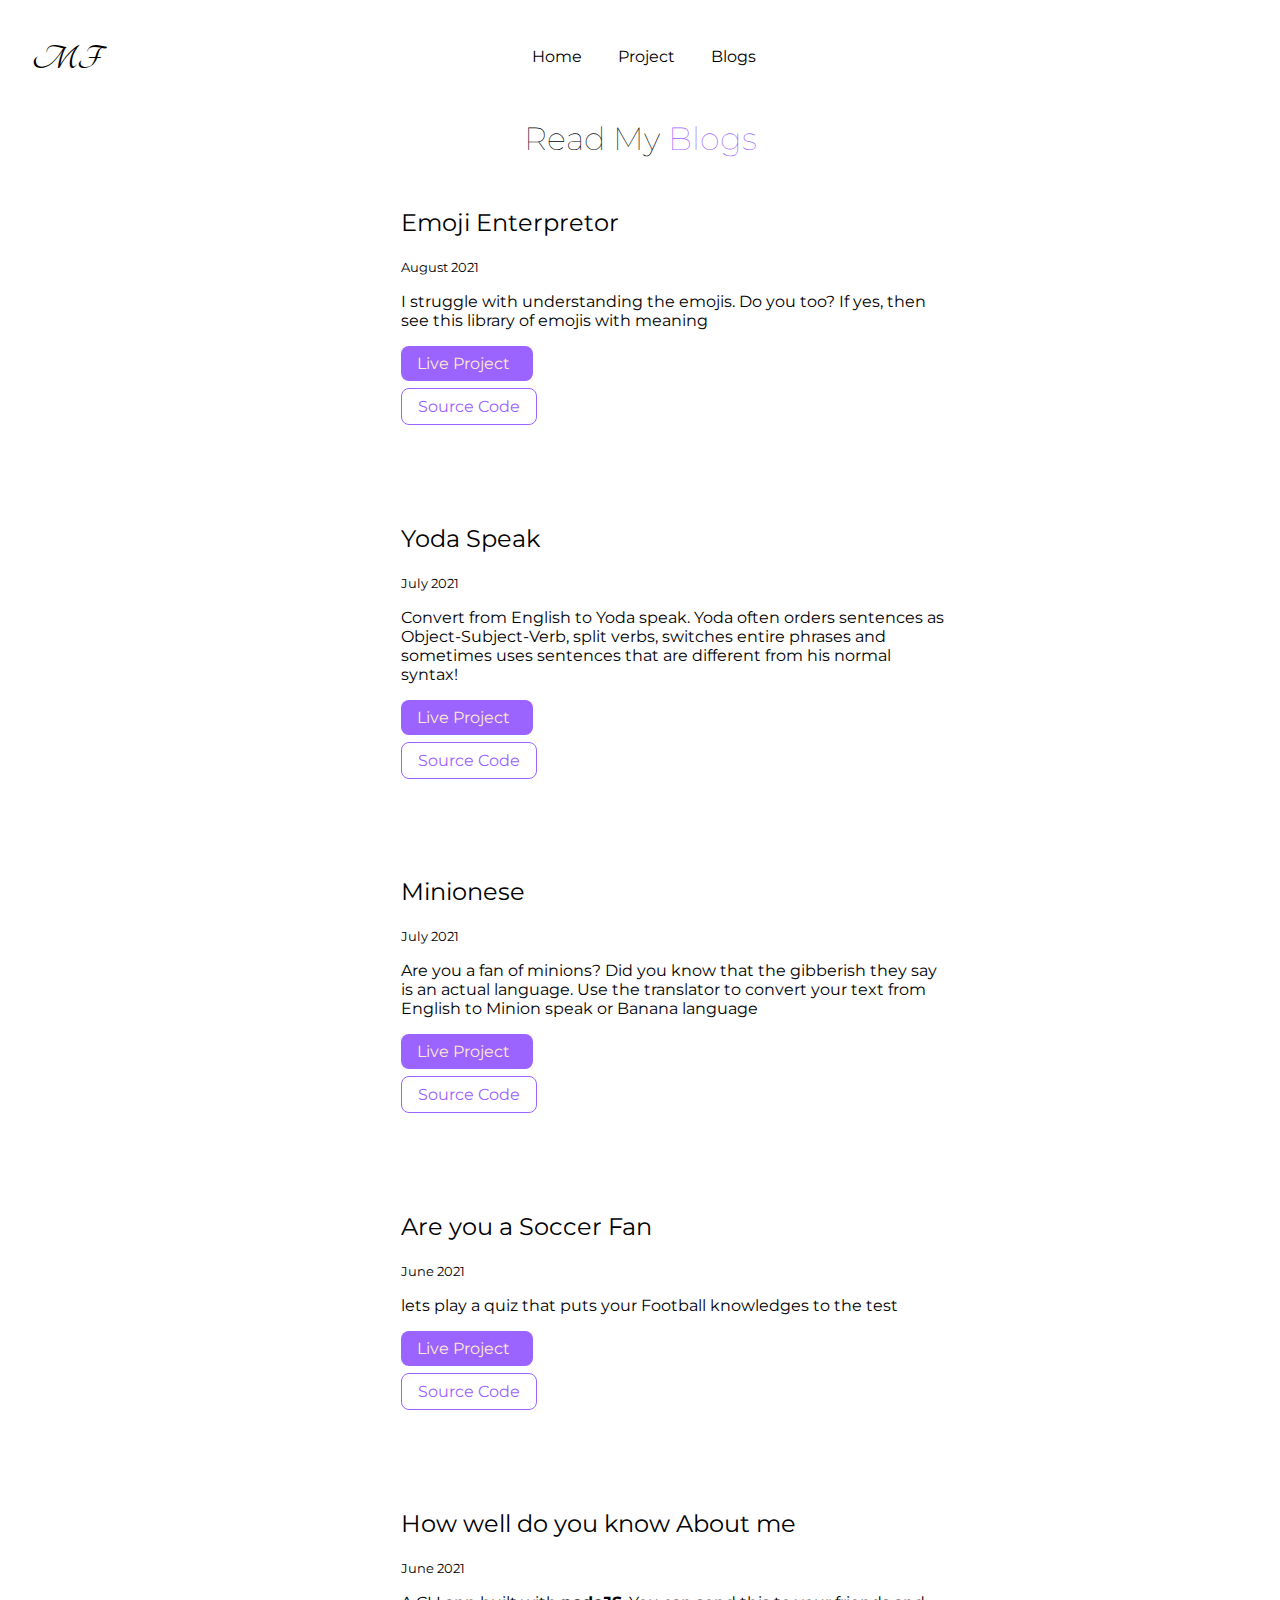
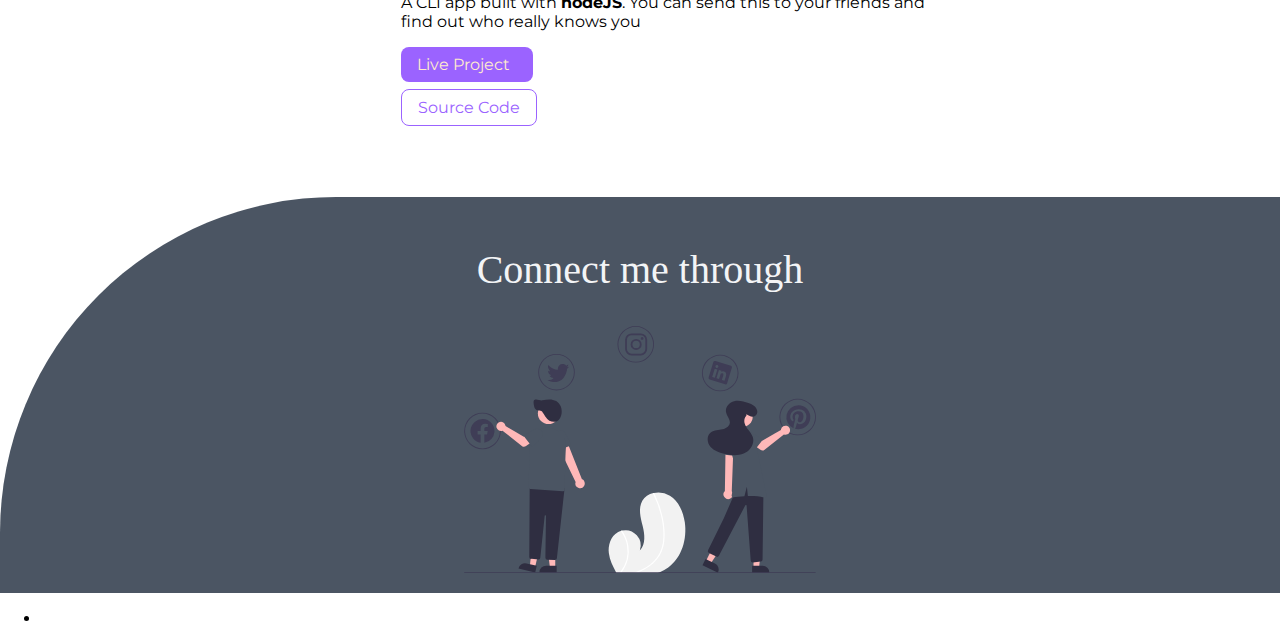
==== blog.html @ 6ecbeb1f "feat : link path added" ====
<!DOCTYPE html>
<html lang="en">
<head>
    <meta charset="UTF-8">
    <meta http-equiv="X-UA-Compatible" content="IE=edge">
    <meta name="viewport" content="width=device-width, initial-scale=1.0">
    <title>MohammedFurqhan | Blogs</title>
    <link rel="stylesheet" href="style.css">
</head>
<body>
    <!-- Navigation Part -->
    
    <nav class="navigation">
        <div class="nav-brand">MF</div>
        <ul class="nav-list">
            <li class="list-non-bullet">
                <a class="link" href="/">Home</a>
            </li>
            <li class="list-non-bullet">
                <a class="link" href="/">Project</a>
            </li>
            <li class="list-non-bullet">
                <a class="link" href="/">Blogs</a>
            </li>
        </ul>
    </nav>
    <!-- ----blog part -->
    <section class="project-hero">
        <h1 class="project-caption">Read My <span class="project-caption-span">Blogs</span></h1>
    </section>

    <section class="project-section">
        <ul class="project-list">
            <section class="project-center">
                <li>
                    <h2><strong>Emoji Enterpretor</strong></h2>
                    <small class="date">August 2021</small>
                    <p>I struggle with understanding the emojis. Do you too? If yes, then see this library of emojis with meaning</p>
                    <a class="links link-primary" href="/"><span> Live Project</span></a>
                    <a class="links link-secondary" href="/">Source Code</a>
                </li>
            </section>
            <section class="project-center">
                <li>
                    <h2><strong>Yoda Speak</strong></h2>
                    <small class="date">July 2021</small>
                    <p>Convert from English to Yoda speak. Yoda often orders sentences as Object-Subject-Verb, split verbs, switches entire phrases and sometimes uses sentences that are different from his normal syntax!</p>
                    <a class="links link-primary" href="/"><span> Live Project</span></a>
                    <a class="links link-secondary" href="/">Source Code</a>
                </li>
            </section>
            <section class="project-center">
                <li>
                    <h2><strong>Minionese</strong></h2>
                    <small class="date">July 2021</small>
                    <p>Are you a fan of minions? Did you know that the gibberish they say is an actual language. Use the translator to convert your text from English to Minion speak or Banana language</p>
                    <a class="links link-primary" href="/"><span> Live Project</span></a>
                    <a class="links link-secondary" href="/">Source Code</a>
                </li>
            </section>
            <section class="project-center">
                <li>
                    <h2><strong>Are you a Soccer Fan</strong></h2>
                    <small class="date">June 2021</small>
                    <p>lets play a quiz that puts your Football knowledges to the test</p>
                    <a class="links link-primary" href="/"><span> Live Project</span></a>
                    <a class="links link-secondary" href="/">Source Code</a>
                </li>
            </section>
            <section class="project-center">
                <li>
                    <h2><strong>How well do you know About me</strong></h2>
                    <small class="date">June 2021</small>
                    <p>A CLI app built with <strong>nodeJS</strong>. You can send this to your friends and find out who really knows you</p>
                    <a class="links link-primary" href="/"><span> Live Project</span></a>
                    <a class="links link-secondary" href="/">Source Code</a>
                </li>
            </section>
            
        </ul>
    </section>
    <!-- Footer Part -->
    <footer class="footer">
        <section class="footer-container">
            <h2>Connect me through</h2>
            <img class="socialmedia-img" src="images/socialmedia.svg" usemap=#workmap>
            <map class="circle" name="workmap">
                <area shape="circle" class="circle" coords="20,105,18" alt="Computer" href="https://icons8.com/icons/set/twitter-logo">
                <area shape="circle" coords="90,45,18" alt="Phone" href="https://twitter.com/neogcamp">
                <area shape="circle" coords="170,15,18" alt="Phone" href="https://icons8.com/icons/set/twitter-logo">
                <area shape="circle" coords="255,45,18" alt="Phone" href="https://twitter.com/neogcamp">
                <area shape="circle" class="circle" coords="334,90,18" alt="Computer" href="https://icons8.com/icons/set/twitter-logo">
              </map>
    </footer>    
    
    <section>
        <ul>
            <li>

            </li>
        </ul>
    </section>
</body>
</html>
---- style.css ----
@import url('https://fonts.googleapis.com/css2?family=Montserrat:wght@500&display=swap');

 /* Font for insdie the section 
@import url('https://fonts.googleapis.com/css2?family=Montserrat:wght@200;300&display=swap'); */

@import url('https://fonts.googleapis.com/css2?family=Noto+Serif+TC:wght@200&family=Orbitron&display=swap');
@import url('https://fonts.googleapis.com/css2?family=Raleway&family=Tangerine&display=swap');
body{
    margin: 0%;
}
.navigation{
    /* background-color: #6C63FF; */
    border-bottom-left-radius: 1rem;
    
    padding-top: 1rem;
    padding-bottom: 1rem;
    font-family: 'Montserrat', sans-serif;
    font-size: 1rem;
    color: black;
    
}
.nav-brand{
    padding-top:1.5rem ;
    padding-left:2rem;
    padding-bottom : -0.5rem;
    font-family : 'Raleway', sans-serif;
    font-family: 'Tangerine', cursive;
    font-size: 2.2rem;
    font-weight:600;
}
.nav-list{
    text-align: center;
    padding-top: -1rem;
    margin-top: -2rem;
    
}
.list-non-bullet {
    list-style-type:none ;
    display: inline;
    padding-right: 2rem;
    
}
.link{
    text-decoration: none;
    text-align: right;
    color:black;
    border: 1.5rem;
}
/* .nav-list .list-non-bullet .link{
    padding-top: 3rem;
    
} */
/* -------------Hero Part-------- */
.hero{
    text-align: center;
    padding-top: 2rem;
    font-family: 'Montserrat', sans-serif;
}
.hero-img{
    max-width: 30rem;
    height: auto;
}
.hero , h2{
    font-weight:lighter;
}

/* -------Section Part--------- */
.ha{
    text-align: center;
}
.span{
    color: #9B63FF;
}
.section-container{
    padding-bottom: 2rem;
}
.section{
    max-width: 700px;
    margin: auto;
    padding: 1.5rem;
    border-radius: 1rem;    
}
.Tech{
    color: #9B63FF;
    font-family: 'Noto Serif TC', serif;
}
.para{
    font-family: 'Montserrat', sans-serif;
    line-height: rem;
    /* padding-top: 1rem;
    padding-bottom: 1rem; */
    /* font-family: 'Noto Serif TC', serif; */
    /* font-family: 'Open Sans', sans-serif; */

}
.off-white{
    background-color:#F3F4F6;
    color: ;
}

/* ---Footer Part---- */
.footer{
    padding-top: 1rem;
    text-align: center;
    background-color: #4B5563;
    border-top-left-radius:21rem ;
}
.footer h2{
    font-size: 2.5rem;
    color:#F3F4F6;
}
.footer-container{
    padding-bottom: 1rem;
     
}
.socialmedia-img{
    max-width: 22em;
}

/* .logo-list{
    list-style-type: none;
    display: inline;
}
.logo-img{
    max-width: 2.5rem;
    padding-right: 2rem;
    text-align: center;
} */
/* -------------------------P-R-O-J-E-C-T P-A-G-E--------------------- */

.project-hero{
    text-align: center;
}
.project-caption{
    color:black;
    font-family: 'Montserrat', sans-serif;
    font-weight: lighter;
}
.project-hero .project-caption .project-caption-span{
    color:#9B63FF;
    
}

.project-list{
    list-style-type: none;
    margin: auto;
    font-family: 'Montserrat', sans-serif;
}
.project-center{
    padding-top: 0.5rem;
    margin: auto;
    padding-left: 2rem;
    max-width: 550px;
    margin-bottom: 5rem;
}
.links{
    text-decoration: none;
    padding: 0.5rem 1rem;
}
.link-primary {
    background-color: #9B63FF;
    border-radius: 0.5rem;
    color: blanchedalmond;
    display: block;
    max-width: 100px;
    margin-bottom: 1rem;
    /* margin: 1rem 1rem 1rem 0rem; */
}
.link-secondary{
   background-color: white;
   color:#9B63FF ;
   border-radius: 0.5rem;
   border: 1px solid #9B63FF;
   max-width: 103px;
   margin-bottom: 1rem;
}
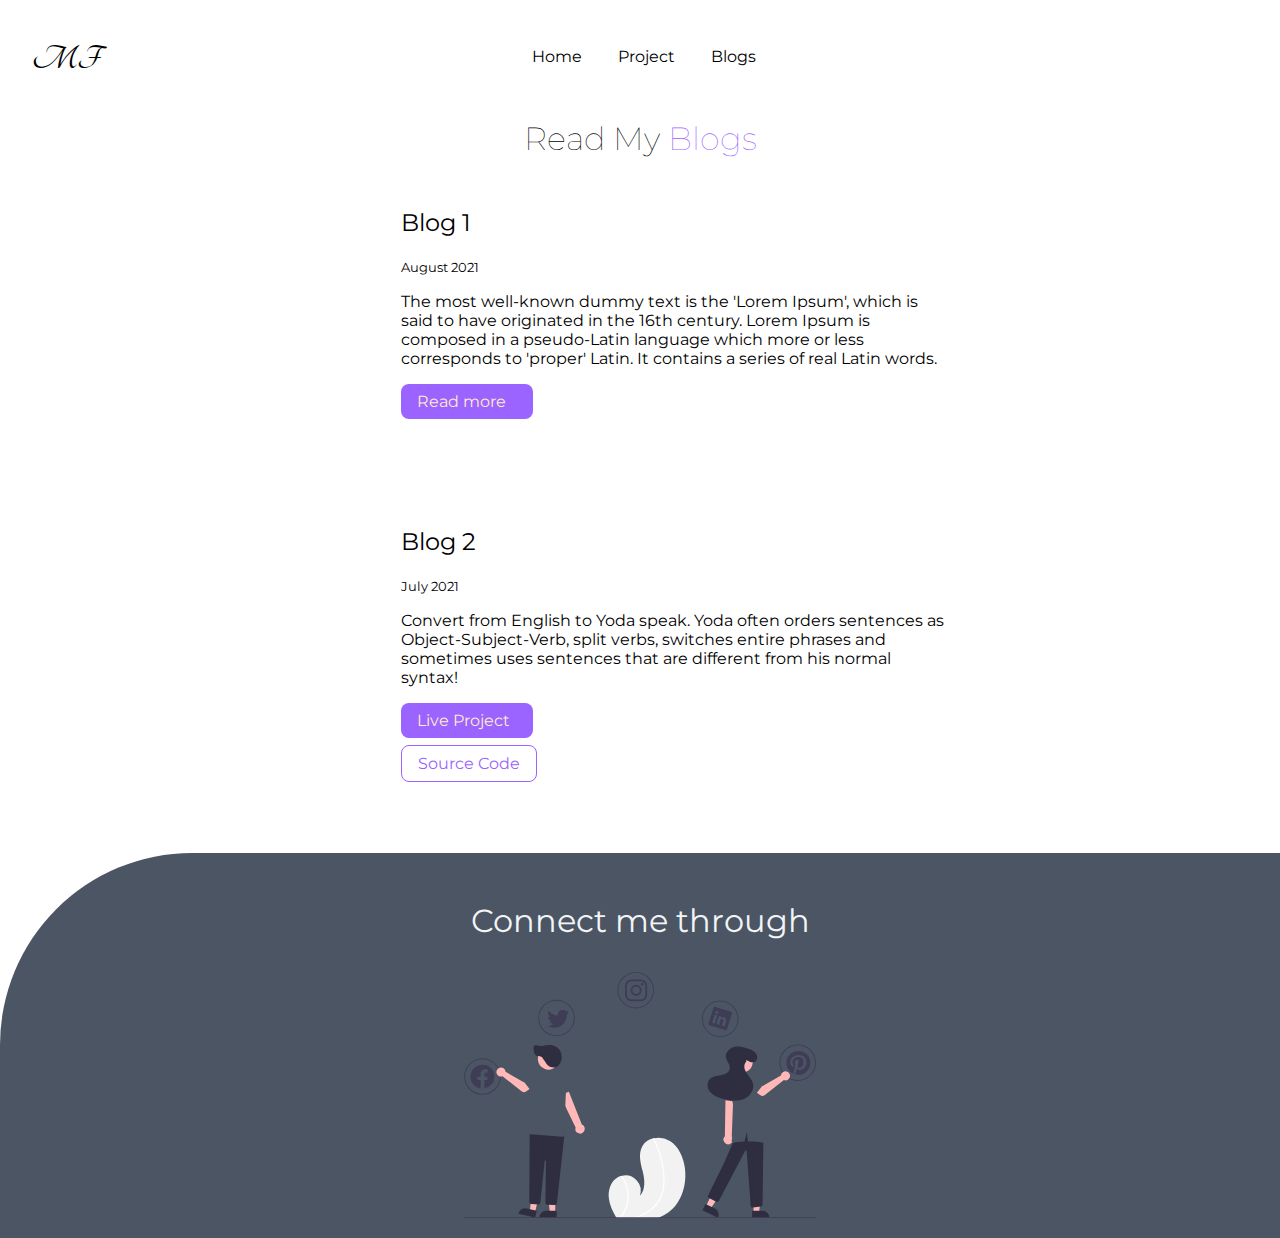
==== commit 94ef80ad: "feat : footer heading changed" ====
--- a/blog.html
+++ b/blog.html
@@ -17,10 +17,10 @@
                 <a class="link" href="/">Home</a>
             </li>
             <li class="list-non-bullet">
-                <a class="link" href="/">Project</a>
+                <a class="link" href="/project.html">Project</a>
             </li>
             <li class="list-non-bullet">
-                <a class="link" href="/">Blogs</a>
+                <a class="link" href="/blog.html">Blogs</a>
             </li>
         </ul>
     </nav>
@@ -33,56 +33,28 @@
         <ul class="project-list">
             <section class="project-center">
                 <li>
-                    <h2><strong>Emoji Enterpretor</strong></h2>
+                    <h2><strong>Blog 1</strong></h2>
                     <small class="date">August 2021</small>
-                    <p>I struggle with understanding the emojis. Do you too? If yes, then see this library of emojis with meaning</p>
-                    <a class="links link-primary" href="/"><span> Live Project</span></a>
-                    <a class="links link-secondary" href="/">Source Code</a>
+                    <p>The most well-known dummy text is the 'Lorem Ipsum', which is said to have originated in the 16th century. Lorem Ipsum is composed in a pseudo-Latin language which more or less corresponds to 'proper' Latin. It contains a series of real Latin words.</p>
+                    <a class="links link-primary" href="/"><span>Read more</span></a>
+                    
                 </li>
             </section>
             <section class="project-center">
                 <li>
-                    <h2><strong>Yoda Speak</strong></h2>
+                    <h2><strong>Blog 2</strong></h2>
                     <small class="date">July 2021</small>
                     <p>Convert from English to Yoda speak. Yoda often orders sentences as Object-Subject-Verb, split verbs, switches entire phrases and sometimes uses sentences that are different from his normal syntax!</p>
                     <a class="links link-primary" href="/"><span> Live Project</span></a>
                     <a class="links link-secondary" href="/">Source Code</a>
                 </li>
             </section>
-            <section class="project-center">
-                <li>
-                    <h2><strong>Minionese</strong></h2>
-                    <small class="date">July 2021</small>
-                    <p>Are you a fan of minions? Did you know that the gibberish they say is an actual language. Use the translator to convert your text from English to Minion speak or Banana language</p>
-                    <a class="links link-primary" href="/"><span> Live Project</span></a>
-                    <a class="links link-secondary" href="/">Source Code</a>
-                </li>
-            </section>
-            <section class="project-center">
-                <li>
-                    <h2><strong>Are you a Soccer Fan</strong></h2>
-                    <small class="date">June 2021</small>
-                    <p>lets play a quiz that puts your Football knowledges to the test</p>
-                    <a class="links link-primary" href="/"><span> Live Project</span></a>
-                    <a class="links link-secondary" href="/">Source Code</a>
-                </li>
-            </section>
-            <section class="project-center">
-                <li>
-                    <h2><strong>How well do you know About me</strong></h2>
-                    <small class="date">June 2021</small>
-                    <p>A CLI app built with <strong>nodeJS</strong>. You can send this to your friends and find out who really knows you</p>
-                    <a class="links link-primary" href="/"><span> Live Project</span></a>
-                    <a class="links link-secondary" href="/">Source Code</a>
-                </li>
-            </section>
-            
         </ul>
     </section>
     <!-- Footer Part -->
     <footer class="footer">
         <section class="footer-container">
-            <h2>Connect me through</h2>
+            <section class="footer-heading"><p>Connect me through</p></section>
             <img class="socialmedia-img" src="images/socialmedia.svg" usemap=#workmap>
             <map class="circle" name="workmap">
                 <area shape="circle" class="circle" coords="20,105,18" alt="Computer" href="https://icons8.com/icons/set/twitter-logo">
@@ -93,12 +65,5 @@
               </map>
     </footer>    
     
-    <section>
-        <ul>
-            <li>
-
-            </li>
-        </ul>
-    </section>
 </body>
 </html>--- a/style.css
+++ b/style.css
@@ -27,6 +27,7 @@
     font-family: 'Tangerine', cursive;
     font-size: 2.2rem;
     font-weight:600;
+    max-width: 2px;
 }
 .nav-list{
     text-align: center;
@@ -103,7 +104,13 @@
     padding-top: 1rem;
     text-align: center;
     background-color: #4B5563;
-    border-top-left-radius:21rem ;
+    border-top-left-radius:12rem ;
+}
+.footer-heading{
+    font-size: 2rem;
+    
+    color:#F3F4F6;
+    font-family: 'Montserrat', sans-serif;
 }
 .footer h2{
     font-size: 2.5rem;
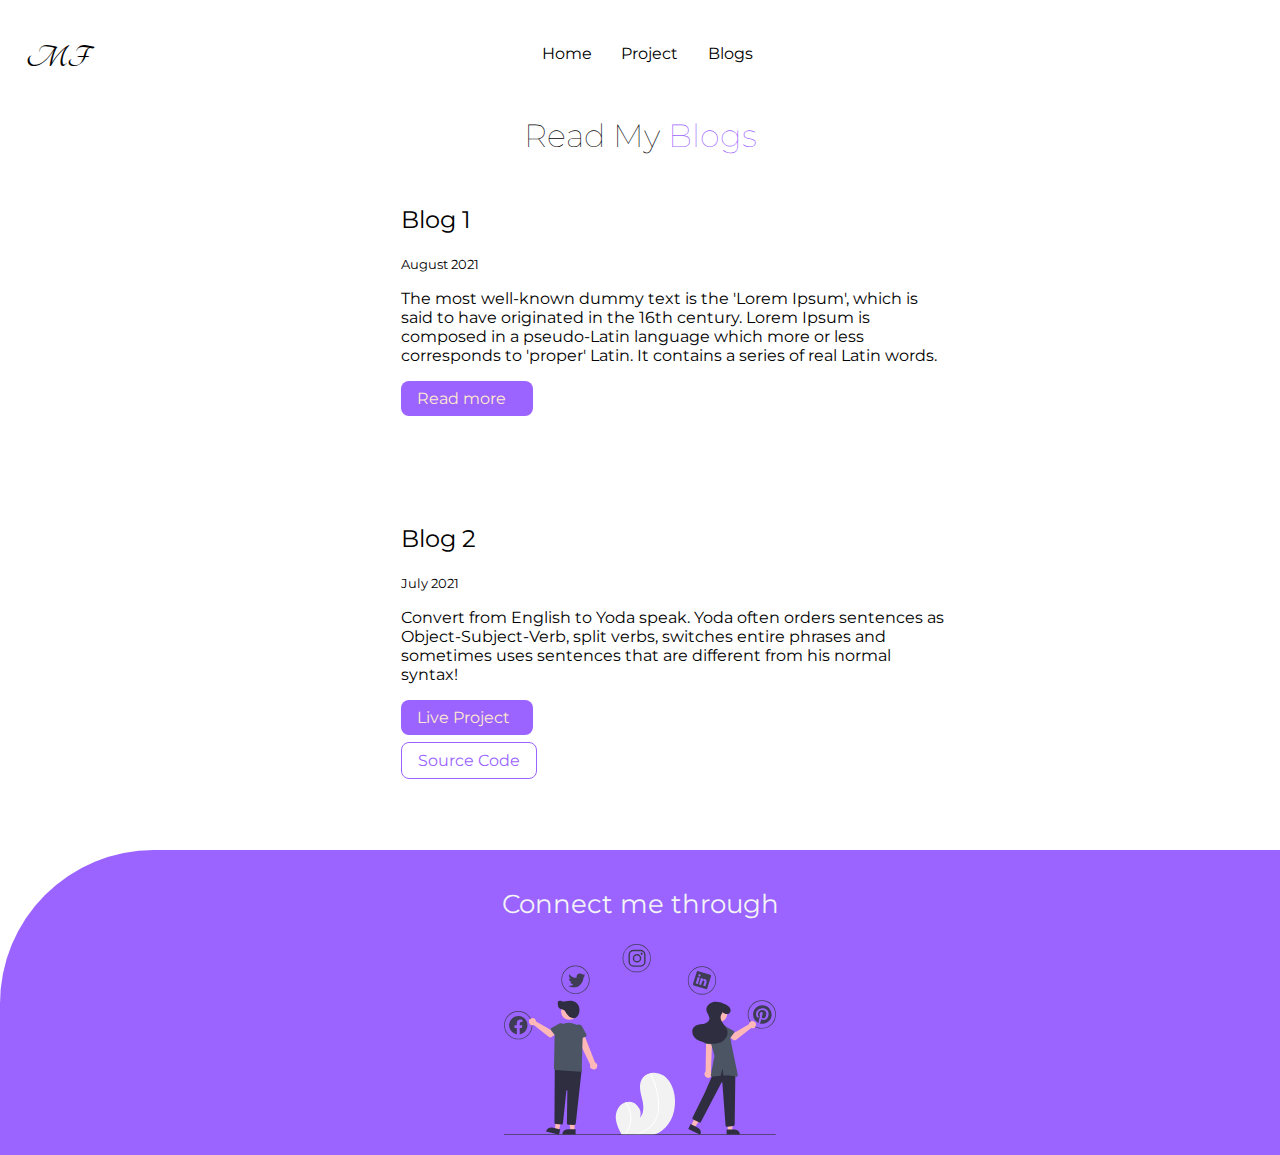
==== commit 73067e6f: "feat : 1. footer media and project link  attached" ====
--- a/blog.html
+++ b/blog.html
@@ -57,11 +57,11 @@
             <section class="footer-heading"><p>Connect me through</p></section>
             <img class="socialmedia-img" src="images/socialmedia.svg" usemap=#workmap>
             <map class="circle" name="workmap">
-                <area shape="circle" class="circle" coords="20,105,18" alt="Computer" href="https://icons8.com/icons/set/twitter-logo">
-                <area shape="circle" coords="90,45,18" alt="Phone" href="https://twitter.com/neogcamp">
-                <area shape="circle" coords="170,15,18" alt="Phone" href="https://icons8.com/icons/set/twitter-logo">
-                <area shape="circle" coords="255,45,18" alt="Phone" href="https://twitter.com/neogcamp">
-                <area shape="circle" class="circle" coords="334,90,18" alt="Computer" href="https://icons8.com/icons/set/twitter-logo">
+                <area shape="circle" class="circle" coords="13,80,13" alt="Computer" href="https://facebook.com">
+                <area shape="circle" coords="70,33,14" alt="Phone" href="https://twitter.com/FurqhanMohammed">
+                <area shape="circle" coords="133,15,13" alt="Phone" href="https://instagram.com">
+                <area shape="circle" coords="195,33,14" alt="Phone" href="https://www.linkedin.com/in/mohammed-furqhan-404187190">
+                <area shape="circle" coords="257,70,14" alt="Computer" href="https://github.com/MohammedFurqhan">
               </map>
     </footer>    
     
--- a/style.css
+++ b/style.css
@@ -11,7 +11,6 @@
 .navigation{
     /* background-color: #6C63FF; */
     border-bottom-left-radius: 1rem;
-    
     padding-top: 1rem;
     padding-bottom: 1rem;
     font-family: 'Montserrat', sans-serif;
@@ -21,24 +20,24 @@
 }
 .nav-brand{
     padding-top:1.5rem ;
-    padding-left:2rem;
+    padding-left:2vw;
     padding-bottom : -0.5rem;
     font-family : 'Raleway', sans-serif;
     font-family: 'Tangerine', cursive;
-    font-size: 2.2rem;
+    font-size: 2rem;
     font-weight:600;
-    max-width: 2px;
+    max-width: 12px;
 }
 .nav-list{
     text-align: center;
-    padding-top: -1rem;
+    /* padding-top: -1rem; */
     margin-top: -2rem;
     
 }
 .list-non-bullet {
     list-style-type:none ;
     display: inline;
-    padding-right: 2rem;
+    padding-right: 2vw;
     
 }
 .link{
@@ -58,7 +57,7 @@
     font-family: 'Montserrat', sans-serif;
 }
 .hero-img{
-    max-width: 30rem;
+    max-width: 300px;
     height: auto;
 }
 .hero , h2{
@@ -76,7 +75,7 @@
     padding-bottom: 2rem;
 }
 .section{
-    max-width: 700px;
+    max-width: 800px;
     margin: auto;
     padding: 1.5rem;
     border-radius: 1rem;    
@@ -101,19 +100,19 @@
 
 /* ---Footer Part---- */
 .footer{
-    padding-top: 1rem;
+    padding-top: 1vw;
     text-align: center;
-    background-color: #4B5563;
-    border-top-left-radius:12rem ;
+    background-color: #9B63FF;
+    border-top-left-radius:12vw ;
 }
 .footer-heading{
-    font-size: 2rem;
+    font-size: 2vw;
     
     color:#F3F4F6;
     font-family: 'Montserrat', sans-serif;
 }
 .footer h2{
-    font-size: 2.5rem;
+   
     color:#F3F4F6;
 }
 .footer-container{
@@ -121,7 +120,7 @@
      
 }
 .socialmedia-img{
-    max-width: 22em;
+    max-width: 17rem;
 }
 
 /* .logo-list{
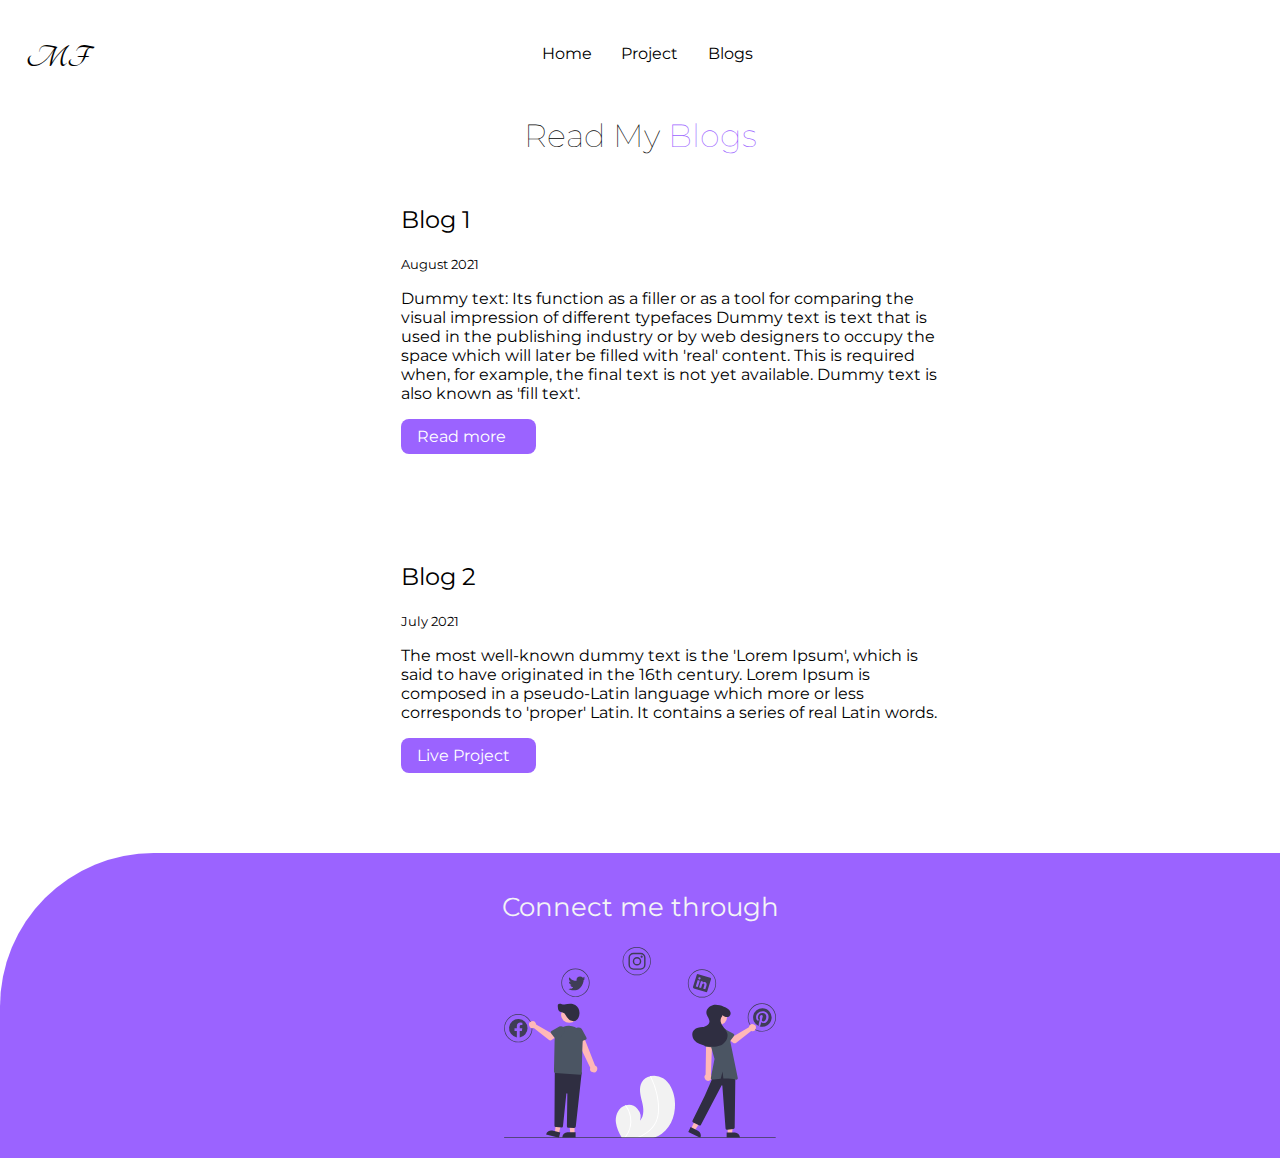
==== commit 0502d69a: "feat : dummy page added" ====
--- a/blog.html
+++ b/blog.html
@@ -35,8 +35,8 @@
                 <li>
                     <h2><strong>Blog 1</strong></h2>
                     <small class="date">August 2021</small>
-                    <p>The most well-known dummy text is the 'Lorem Ipsum', which is said to have originated in the 16th century. Lorem Ipsum is composed in a pseudo-Latin language which more or less corresponds to 'proper' Latin. It contains a series of real Latin words.</p>
-                    <a class="links link-primary" href="/"><span>Read more</span></a>
+                    <p>Dummy text: Its function as a filler or as a tool for comparing the visual impression of different typefaces Dummy text is text that is used in the publishing industry or by web designers to occupy the space which will later be filled with 'real' content. This is required when, for example, the final text is not yet available. Dummy text is also known as 'fill text'.</p>
+                    <a class="links link-primary" href="/dummy.html"><span>Read more</span></a>
                     
                 </li>
             </section>
@@ -44,9 +44,8 @@
                 <li>
                     <h2><strong>Blog 2</strong></h2>
                     <small class="date">July 2021</small>
-                    <p>Convert from English to Yoda speak. Yoda often orders sentences as Object-Subject-Verb, split verbs, switches entire phrases and sometimes uses sentences that are different from his normal syntax!</p>
+                    <p>The most well-known dummy text is the 'Lorem Ipsum', which is said to have originated in the 16th century. Lorem Ipsum is composed in a pseudo-Latin language which more or less corresponds to 'proper' Latin. It contains a series of real Latin words.</p>
                     <a class="links link-primary" href="/"><span> Live Project</span></a>
-                    <a class="links link-secondary" href="/">Source Code</a>
                 </li>
             </section>
         </ul>
--- a/style.css
+++ b/style.css
@@ -166,9 +166,9 @@
 .link-primary {
     background-color: #9B63FF;
     border-radius: 0.5rem;
-    color: blanchedalmond;
+    color: white;
     display: block;
-    max-width: 100px;
+    max-width: 103px;
     margin-bottom: 1rem;
     /* margin: 1rem 1rem 1rem 0rem; */
 }
